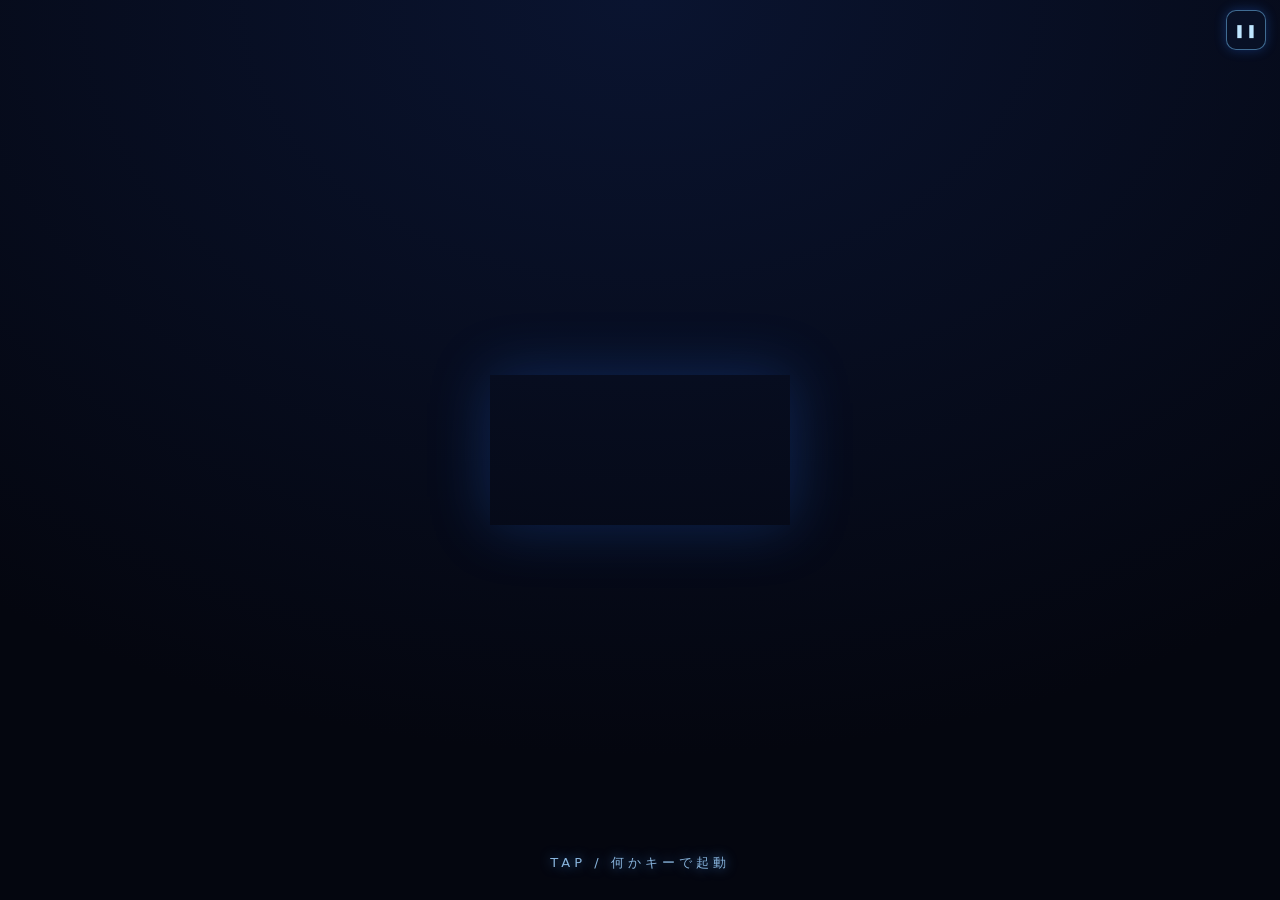
==== index.html @ 50a26ecd "Import PANEL ASSAULT game source as synchroma base Bring in the existing puzzle engine and app shell" ====
<!DOCTYPE html>
<html lang="ja">
  <head>
    <title>PANEL ASSAULT // パネルでポン proto</title>
    <meta charset="UTF-8" />
    <meta
      name="viewport"
      content="width=device-width, initial-scale=1.0, maximum-scale=1.0, user-scalable=no"
    />
    <link rel="stylesheet" href="src/styles.css" />
  </head>

  <body>
    <div id="app">
      <canvas id="game"></canvas>
      <button id="pause-btn" aria-label="pause">❚❚</button>
      <div id="touch-controls" aria-hidden="true">
        <div class="dpad">
          <button data-act="up">▲</button>
          <div class="dpad-mid">
            <button data-act="left">◀</button>
            <button data-act="right">▶</button>
          </div>
          <button data-act="down">▼</button>
        </div>
        <div class="actions">
          <button data-act="swap" class="primary">SWAP</button>
          <button data-act="raise">RAISE</button>
        </div>
      </div>
      <div id="boot-hint">TAP / 何かキーで起動</div>
    </div>
    <script src="src/index.js"></script>
  </body>
</html>
---- src/styles.css ----
:root {
  --bg0: #04060f;
  --bg1: #0a1224;
  --hud: #8fd9ff;
  --accent: #ff3b6b;
}

* {
  box-sizing: border-box;
  -webkit-tap-highlight-color: transparent;
  user-select: none;
}

html,
body {
  margin: 0;
  padding: 0;
  height: 100%;
  background: radial-gradient(120% 120% at 50% 0%, #0a1430 0%, var(--bg0) 70%);
  font-family: "Eurostile", "Bank Gothic", "Arial Narrow", system-ui, sans-serif;
  color: var(--hud);
  overflow: hidden;
  touch-action: none;
}

#app {
  position: fixed;
  inset: 0;
  display: flex;
  flex-direction: column;
  align-items: center;
  justify-content: center;
}

#game {
  display: block;
  image-rendering: optimizeQuality;
  box-shadow: 0 0 60px rgba(40, 120, 255, 0.25);
}

/* Pause button (top-right, over the canvas) */
#pause-btn {
  position: fixed;
  top: calc(10px + env(safe-area-inset-top));
  right: 14px;
  width: 40px;
  height: 40px;
  border-radius: 10px;
  border: 1px solid rgba(120, 200, 255, 0.5);
  background: rgba(10, 20, 44, 0.6);
  color: #bfe6ff;
  font-size: 13px;
  letter-spacing: 1px;
  z-index: 5;
  box-shadow: 0 0 12px rgba(40, 120, 255, 0.3);
}
#pause-btn:active {
  filter: brightness(1.6);
}

/* On-screen controls (mobile / preview) */
#touch-controls {
  position: fixed;
  bottom: 0;
  left: 0;
  right: 0;
  display: none;
  align-items: flex-end;
  justify-content: space-between;
  padding: 10px 18px calc(10px + env(safe-area-inset-bottom));
  pointer-events: none;
}

#touch-controls button {
  pointer-events: auto;
  width: 54px;
  height: 54px;
  margin: 3px;
  border-radius: 12px;
  border: 1px solid rgba(120, 200, 255, 0.45);
  background: linear-gradient(180deg, rgba(20, 40, 80, 0.55), rgba(8, 16, 40, 0.55));
  backdrop-filter: blur(2px);
  -webkit-backdrop-filter: blur(2px);
  color: #cfeaff;
  font-size: 18px;
  font-weight: 700;
  letter-spacing: 1px;
  box-shadow: 0 0 14px rgba(40, 120, 255, 0.3), inset 0 0 8px rgba(80, 160, 255, 0.18);
  transition: transform 0.05s ease, filter 0.05s ease;
}
#touch-controls button:active {
  transform: scale(0.92);
  filter: brightness(1.6);
}
#touch-controls .dpad {
  display: flex;
  flex-direction: column;
  align-items: center;
}
#touch-controls .dpad-mid {
  display: flex;
}
#touch-controls .actions {
  display: flex;
  flex-direction: column-reverse;
  justify-content: flex-end;
}
/* Action buttons size to their label so "RAISE" always fits cleanly. */
#touch-controls .actions button {
  width: auto;
  min-width: 100px;
  padding: 0 16px;
  font-size: 16px;
  letter-spacing: 2px;
  white-space: nowrap;
  text-align: center;
}
#touch-controls .actions .primary {
  border-color: var(--accent);
  color: #ffd2dd;
  box-shadow: 0 0 16px rgba(255, 59, 107, 0.5), inset 0 0 8px rgba(255, 80, 120, 0.25);
}

#boot-hint {
  position: fixed;
  bottom: 28px;
  left: 0;
  right: 0;
  text-align: center;
  font-size: 13px;
  letter-spacing: 4px;
  color: rgba(160, 210, 255, 0.85);
  text-shadow: 0 0 12px rgba(80, 160, 255, 0.7);
  animation: blink 1.3s steps(2, start) infinite;
}
@keyframes blink {
  50% {
    opacity: 0.25;
  }
}

/* Touch UI only on coarse pointers */
@media (pointer: coarse) {
  #touch-controls {
    display: flex;
  }
}
/* Force the on-screen pad visible while configuring it (any device). */
body.show-touch #touch-controls {
  display: flex;
}

/* ---- settings button (top-left, mirrors the pause button) ---- */
#settings-btn {
  position: fixed;
  top: calc(10px + env(safe-area-inset-top));
  left: 14px;
  width: 40px;
  height: 40px;
  border-radius: 10px;
  border: 1px solid rgba(120, 200, 255, 0.5);
  background: rgba(10, 20, 44, 0.6);
  color: #bfe6ff;
  font-size: 18px;
  line-height: 1;
  z-index: 5;
  box-shadow: 0 0 12px rgba(40, 120, 255, 0.3);
}
#settings-btn:active {
  filter: brightness(1.6);
}

/* ---- settings overlay ---- */
#settings-overlay {
  position: fixed;
  inset: 0;
  z-index: 30;
  display: flex;
  align-items: center;
  justify-content: center;
  padding: 16px;
  background: rgba(2, 6, 16, 0.82);
  backdrop-filter: blur(3px);
  -webkit-backdrop-filter: blur(3px);
}
#settings-overlay.hidden {
  display: none;
}
.settings-panel {
  width: 100%;
  max-width: 380px;
  max-height: 90vh;
  overflow-y: auto;
  padding: 18px 18px 16px;
  border-radius: 16px;
  border: 1px solid rgba(120, 200, 255, 0.4);
  background: linear-gradient(180deg, rgba(14, 28, 58, 0.96), rgba(6, 12, 30, 0.96));
  box-shadow: 0 0 40px rgba(40, 120, 255, 0.35), inset 0 0 18px rgba(60, 140, 255, 0.12);
  color: #cfeaff;
}
.settings-panel h2 {
  margin: 0 0 12px;
  font-size: 20px;
  text-align: center;
  letter-spacing: 2px;
  text-shadow: 0 0 12px rgba(80, 160, 255, 0.7);
}
.settings-panel h3 {
  margin: 16px 0 8px;
  font-size: 13px;
  letter-spacing: 2px;
  color: #8fd9ff;
  border-bottom: 1px solid rgba(120, 200, 255, 0.2);
  padding-bottom: 4px;
}

.key-row,
.opt-row {
  display: flex;
  align-items: center;
  gap: 8px;
  padding: 6px 0;
}
.key-name {
  flex: 1;
  font-size: 13px;
}
.key-codes {
  font-size: 12px;
  color: #9fd9ff;
  min-width: 86px;
  text-align: right;
  opacity: 0.9;
}
.opt-row > span {
  flex: 1;
  font-size: 13px;
}

.settings-panel button {
  font-family: inherit;
  color: #cfeaff;
  background: linear-gradient(180deg, rgba(20, 40, 80, 0.7), rgba(8, 16, 40, 0.7));
  border: 1px solid rgba(120, 200, 255, 0.45);
  border-radius: 8px;
  padding: 7px 12px;
  font-size: 12px;
  letter-spacing: 1px;
  cursor: pointer;
}
.settings-panel button:active {
  filter: brightness(1.5);
}
.key-set.listening {
  border-color: var(--accent);
  color: #ffd2dd;
  animation: blink 0.7s steps(2, start) infinite;
}
.seg {
  display: flex;
  gap: 6px;
}
.seg button.on {
  border-color: #5ea0ff;
  background: linear-gradient(180deg, rgba(60, 130, 240, 0.9), rgba(20, 60, 140, 0.9));
  color: #fff;
  box-shadow: 0 0 12px rgba(80, 160, 255, 0.5);
}
.settings-footer {
  display: flex;
  gap: 8px;
  margin-top: 18px;
}
.settings-footer button {
  flex: 1;
  padding: 11px;
  font-size: 13px;
}
.settings-footer .primary {
  border-color: var(--accent);
  color: #ffd2dd;
  background: linear-gradient(180deg, rgba(120, 30, 60, 0.8), rgba(60, 12, 30, 0.8));
}
.settings-footer .ghost {
  opacity: 0.85;
}

/* ---- layout edit mode ---- */
#layout-edit-bar {
  position: fixed;
  top: calc(14px + env(safe-area-inset-top));
  left: 50%;
  transform: translateX(-50%);
  z-index: 40;
  display: flex;
  align-items: center;
  gap: 12px;
  padding: 8px 10px 8px 16px;
  border-radius: 12px;
  border: 1px solid rgba(120, 200, 255, 0.5);
  background: rgba(8, 18, 40, 0.92);
  box-shadow: 0 0 20px rgba(40, 120, 255, 0.4);
  font-size: 13px;
  letter-spacing: 1px;
  color: #cfeaff;
}
#layout-edit-bar.hidden {
  display: none;
}
#layout-edit-bar button {
  font-family: inherit;
  color: #06121f;
  background: var(--accent2, #5ea0ff);
  background: #5ea0ff;
  border: none;
  border-radius: 8px;
  padding: 8px 16px;
  font-weight: 700;
  letter-spacing: 1px;
  cursor: pointer;
}
/* While editing, the clusters become draggable surfaces with a dashed hint. */
body.layout-edit #touch-controls {
  z-index: 25; /* lift above the menu/title overlay so it stays draggable */
}
/* in edit mode each individual button (incl. each D-pad arrow) is draggable */
body.layout-edit #touch-controls [data-act] {
  pointer-events: auto;
  touch-action: none;
  outline: 2px dashed rgba(120, 200, 255, 0.85);
  outline-offset: 3px;
  cursor: move;
}

/* hide the pause button while a menu is up */
body.in-menu #pause-btn {
  display: none;
}

/* ===== scenes: title / mode select / result ===== */
.menu-screen {
  position: fixed;
  inset: 0;
  z-index: 20;
  display: flex;
  flex-direction: column;
  align-items: center;
  justify-content: center;
  gap: 18px;
  padding: 24px;
  text-align: center;
  background: radial-gradient(120% 120% at 50% 0%, rgba(12, 26, 60, 0.82), rgba(3, 5, 12, 0.92));
  backdrop-filter: blur(2px);
  -webkit-backdrop-filter: blur(2px);
}
.menu-screen.hidden {
  display: none;
}

.title-logo {
  font-weight: 900;
  font-size: clamp(34px, 11vw, 64px);
  letter-spacing: 4px;
  line-height: 0.95;
  color: #eaf4ff;
  text-shadow: 0 0 18px rgba(80, 170, 255, 0.8), 0 0 4px #fff;
}
.title-logo span {
  display: block;
  color: var(--accent);
  text-shadow: 0 0 18px rgba(255, 60, 110, 0.85);
}
.title-sub {
  font-size: 13px;
  letter-spacing: 3px;
  color: #9fd9ff;
  opacity: 0.9;
}
.title-hint {
  position: absolute;
  bottom: 26px;
  font-size: 11px;
  letter-spacing: 2px;
  color: rgba(160, 210, 255, 0.6);
}

.big-btn {
  font-family: inherit;
  font-weight: 800;
  font-size: 20px;
  letter-spacing: 3px;
  color: #06121f;
  background: linear-gradient(180deg, #7cc0ff, #2f86e6);
  border: none;
  border-radius: 14px;
  padding: 16px 46px;
  cursor: pointer;
  box-shadow: 0 0 26px rgba(60, 150, 255, 0.6), inset 0 2px 0 rgba(255, 255, 255, 0.5);
  animation: pulseGlow 1.6s ease-in-out infinite;
}
@keyframes pulseGlow {
  50% { box-shadow: 0 0 40px rgba(90, 180, 255, 0.95), inset 0 2px 0 rgba(255, 255, 255, 0.5); }
}
.big-btn:active {
  transform: translateY(2px);
  filter: brightness(1.1);
}

.menu-title {
  font-size: 22px;
  letter-spacing: 4px;
  color: #eaf4ff;
  text-shadow: 0 0 14px rgba(80, 170, 255, 0.7);
  margin: 0;
}
.mode-grid {
  display: flex;
  flex-direction: column;
  gap: 12px;
  width: 100%;
  max-width: 360px;
}
.mode-card {
  font-family: inherit;
  display: flex;
  flex-direction: column;
  align-items: flex-start;
  gap: 4px;
  padding: 16px 20px;
  border-radius: 14px;
  border: 1px solid rgba(120, 200, 255, 0.45);
  background: linear-gradient(160deg, rgba(24, 48, 96, 0.75), rgba(8, 16, 40, 0.75));
  color: #dcebff;
  cursor: pointer;
  text-align: left;
  transition: transform 0.06s, border-color 0.1s, box-shadow 0.1s;
}
.mode-card b {
  font-size: 20px;
  letter-spacing: 2px;
  color: #fff;
}
.mode-card span {
  font-size: 12px;
  color: #9fd9ff;
}
.mode-card:hover {
  border-color: var(--accent);
  box-shadow: 0 0 22px rgba(80, 160, 255, 0.45);
}
.mode-card:active {
  transform: scale(0.98);
}

.menu-btn-sm {
  font-family: inherit;
  font-size: 13px;
  letter-spacing: 1px;
  color: #bfe0ff;
  background: rgba(10, 20, 44, 0.7);
  border: 1px solid rgba(120, 200, 255, 0.4);
  border-radius: 10px;
  padding: 10px 18px;
  cursor: pointer;
}
.menu-btn-sm:active {
  filter: brightness(1.4);
}

.result-headline {
  font-weight: 900;
  font-size: clamp(34px, 10vw, 56px);
  letter-spacing: 3px;
}
.result-headline.win {
  color: #7dffb0;
  text-shadow: 0 0 22px rgba(60, 255, 150, 0.8);
}
.result-headline.lose {
  color: #ff6b8a;
  text-shadow: 0 0 22px rgba(255, 60, 110, 0.8);
}
.result-headline.neutral {
  color: #eaf4ff;
  text-shadow: 0 0 18px rgba(80, 170, 255, 0.7);
}
.result-stats {
  display: flex;
  gap: 26px;
}
.result-stats .stat {
  display: flex;
  flex-direction: column;
  align-items: center;
}
.result-stats .stat label {
  font-size: 11px;
  letter-spacing: 2px;
  color: #8aa0c0;
}
.result-stats .stat span {
  font-size: 26px;
  font-weight: 800;
  color: #eaf4ff;
}
.result-actions {
  display: flex;
  flex-direction: column;
  gap: 14px;
  align-items: center;
}
.result-sub-actions {
  display: flex;
  gap: 10px;
}

/* in-play mode HUD (target / time / vs) */
#mode-hud {
  position: fixed;
  top: calc(8px + env(safe-area-inset-top));
  left: 50%;
  transform: translateX(-50%);
  z-index: 6;
  display: flex;
  gap: 16px;
  padding: 6px 16px;
  border-radius: 999px;
  background: rgba(8, 18, 40, 0.7);
  border: 1px solid rgba(120, 200, 255, 0.35);
  font-size: 13px;
  letter-spacing: 1px;
  color: #cfeaff;
  white-space: nowrap;
}
#mode-hud.hidden {
  display: none;
}
#mode-hud b {
  color: #fff;
}

/* match-start countdown (3 / 2 / 1 / START!) */
#countdown {
  position: fixed;
  inset: 0;
  z-index: 22;
  display: flex;
  align-items: center;
  justify-content: center;
  pointer-events: none;
  font-weight: 900;
  font-size: clamp(80px, 26vw, 200px);
  color: #eaf4ff;
  text-shadow: 0 0 30px rgba(80, 170, 255, 0.9), 0 0 8px #fff;
  animation: cdpop 0.5s ease-out;
}
#countdown.hidden {
  display: none;
}
#countdown.go {
  color: var(--accent);
  font-size: clamp(54px, 16vw, 130px);
  text-shadow: 0 0 30px rgba(255, 60, 110, 0.9), 0 0 8px #fff;
}
@keyframes cdpop {
  from { transform: scale(1.8); opacity: 0; }
  30% { opacity: 1; }
  to { transform: scale(1); opacity: 1; }
}
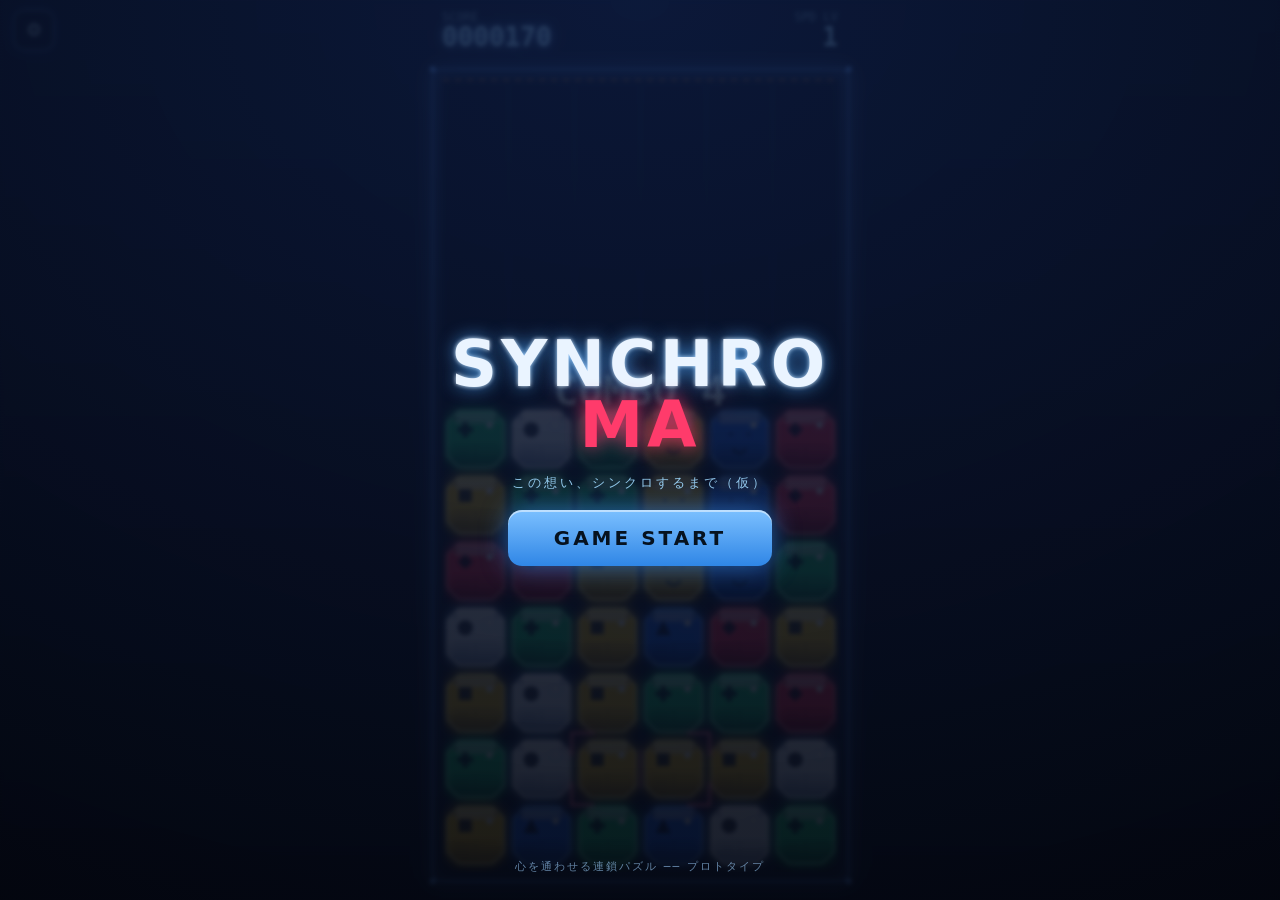
==== commit 082b6e54: "deploy: 591100f" ====
--- a/index.html
+++ b/index.html
@@ -1,35 +1 @@
-<!DOCTYPE html>
-<html lang="ja">
-  <head>
-    <title>PANEL ASSAULT // パネルでポン proto</title>
-    <meta charset="UTF-8" />
-    <meta
-      name="viewport"
-      content="width=device-width, initial-scale=1.0, maximum-scale=1.0, user-scalable=no"
-    />
-    <link rel="stylesheet" href="src/styles.css" />
-  </head>
-
-  <body>
-    <div id="app">
-      <canvas id="game"></canvas>
-      <button id="pause-btn" aria-label="pause">❚❚</button>
-      <div id="touch-controls" aria-hidden="true">
-        <div class="dpad">
-          <button data-act="up">▲</button>
-          <div class="dpad-mid">
-            <button data-act="left">◀</button>
-            <button data-act="right">▶</button>
-          </div>
-          <button data-act="down">▼</button>
-        </div>
-        <div class="actions">
-          <button data-act="swap" class="primary">SWAP</button>
-          <button data-act="raise">RAISE</button>
-        </div>
-      </div>
-      <div id="boot-hint">TAP / 何かキーで起動</div>
-    </div>
-    <script src="src/index.js"></script>
-  </body>
-</html>
+<!DOCTYPE html><html lang="ja"><head><title>シンクローマ / SYNCHROMA</title><meta charset="UTF-8"><meta name="viewport" content="width=device-width, initial-scale=1.0, maximum-scale=1.0, user-scalable=no"><link rel="stylesheet" href="styles.df63fd7b.css"><link rel="stylesheet" href="src.df63fd7b.css"></head><body> <div id="app"> <canvas id="game"></canvas> <button id="pause-btn" aria-label="pause">❚❚</button> <div id="touch-controls" aria-hidden="true"> <div class="dpad"> <button data-act="up">▲</button> <div class="dpad-mid"> <button data-act="left">◀</button> <button data-act="right">▶</button> </div> <button data-act="down">▼</button> </div> <div class="actions"> <button data-act="swap" class="primary">SWAP</button> <button data-act="raise">RAISE</button> <button data-act="skill">SKILL</button> </div> </div> <div id="boot-hint">TAP / 何かキーで起動</div> </div> <script src="src.a499a276.js"></script> </body></html>
--- a/styles.df63fd7b.css
+++ b/styles.df63fd7b.css
@@ -0,0 +1 @@
+:root{--bg0:#04060f;--bg1:#0a1224;--hud:#8fd9ff;--accent:#ff3b6b}*{box-sizing:border-box;-webkit-tap-highlight-color:transparent;user-select:none}body,html{margin:0;padding:0;height:100%;background:radial-gradient(120% 120% at 50% 0,#0a1430 0,var(--bg0) 70%);font-family:Eurostile,Bank Gothic,Arial Narrow,system-ui,sans-serif;color:var(--hud);overflow:hidden;touch-action:none}#app{position:fixed;inset:0;display:flex;flex-direction:column;align-items:center;justify-content:center}#game{display:block;image-rendering:optimizeQuality;box-shadow:0 0 60px rgba(40,120,255,.25)}#pause-btn{position:fixed;top:calc(10px + env(safe-area-inset-top));right:14px;width:40px;height:40px;border-radius:10px;border:1px solid rgba(120,200,255,.5);background:rgba(10,20,44,.6);color:#bfe6ff;font-size:13px;letter-spacing:1px;z-index:5;box-shadow:0 0 12px rgba(40,120,255,.3)}#pause-btn:active{filter:brightness(1.6)}#touch-controls{position:fixed;bottom:0;left:0;right:0;display:none;align-items:flex-end;justify-content:space-between;padding:10px 18px calc(10px + env(safe-area-inset-bottom));pointer-events:none}#touch-controls button{pointer-events:auto;width:54px;height:54px;margin:3px;border-radius:12px;border:1px solid rgba(120,200,255,.45);background:linear-gradient(180deg,rgba(20,40,80,.55),rgba(8,16,40,.55));backdrop-filter:blur(2px);-webkit-backdrop-filter:blur(2px);color:#cfeaff;font-size:18px;font-weight:700;letter-spacing:1px;box-shadow:0 0 14px rgba(40,120,255,.3),inset 0 0 8px rgba(80,160,255,.18);transition:transform .05s ease,filter .05s ease}#touch-controls button:active{transform:scale(.92);filter:brightness(1.6)}#touch-controls .dpad{display:flex;flex-direction:column;align-items:center}#touch-controls .dpad-mid{display:flex}#touch-controls .actions{display:flex;flex-direction:column-reverse;justify-content:flex-end}#touch-controls .actions button{width:auto;min-width:100px;padding:0 16px;font-size:16px;letter-spacing:2px;white-space:nowrap;text-align:center}#touch-controls .actions .primary{border-color:var(--accent);color:#ffd2dd;box-shadow:0 0 16px rgba(255,59,107,.5),inset 0 0 8px rgba(255,80,120,.25)}#boot-hint{position:fixed;bottom:28px;left:0;right:0;text-align:center;font-size:13px;letter-spacing:4px;color:rgba(160,210,255,.85);text-shadow:0 0 12px rgba(80,160,255,.7);animation:blink 1.3s steps(2,start) infinite}@keyframes blink{50%{opacity:.25}}@media (pointer:coarse){#touch-controls{display:flex}}body.show-touch #touch-controls{display:flex}#settings-btn{position:fixed;top:calc(10px + env(safe-area-inset-top));left:14px;width:40px;height:40px;border-radius:10px;border:1px solid rgba(120,200,255,.5);background:rgba(10,20,44,.6);color:#bfe6ff;font-size:18px;line-height:1;z-index:5;box-shadow:0 0 12px rgba(40,120,255,.3)}#settings-btn:active{filter:brightness(1.6)}#settings-overlay{position:fixed;inset:0;z-index:30;display:flex;align-items:center;justify-content:center;padding:16px;background:rgba(2,6,16,.82);backdrop-filter:blur(3px);-webkit-backdrop-filter:blur(3px)}#settings-overlay.hidden{display:none}.settings-panel{width:100%;max-width:380px;max-height:90vh;overflow-y:auto;padding:18px 18px 16px;border-radius:16px;border:1px solid rgba(120,200,255,.4);background:linear-gradient(180deg,rgba(14,28,58,.96),rgba(6,12,30,.96));box-shadow:0 0 40px rgba(40,120,255,.35),inset 0 0 18px rgba(60,140,255,.12);color:#cfeaff}.settings-panel h2{margin:0 0 12px;font-size:20px;text-align:center;letter-spacing:2px;text-shadow:0 0 12px rgba(80,160,255,.7)}.settings-panel h3{margin:16px 0 8px;font-size:13px;letter-spacing:2px;color:#8fd9ff;border-bottom:1px solid rgba(120,200,255,.2);padding-bottom:4px}.key-row,.opt-row{display:flex;align-items:center;gap:8px;padding:6px 0}.key-name{flex:1;font-size:13px}.key-codes{font-size:12px;color:#9fd9ff;min-width:86px;text-align:right;opacity:.9}.opt-row>span{flex:1;font-size:13px}.settings-panel button{font-family:inherit;color:#cfeaff;background:linear-gradient(180deg,rgba(20,40,80,.7),rgba(8,16,40,.7));border:1px solid rgba(120,200,255,.45);border-radius:8px;padding:7px 12px;font-size:12px;letter-spacing:1px;cursor:pointer}.settings-panel button:active{filter:brightness(1.5)}.key-set.listening{border-color:var(--accent);color:#ffd2dd;animation:blink .7s steps(2,start) infinite}.seg{display:flex;gap:6px}.seg button.on{border-color:#5ea0ff;background:linear-gradient(180deg,rgba(60,130,240,.9),rgba(20,60,140,.9));color:#fff;box-shadow:0 0 12px rgba(80,160,255,.5)}.settings-footer{display:flex;gap:8px;margin-top:18px}.settings-footer button{flex:1;padding:11px;font-size:13px}.settings-footer .primary{border-color:var(--accent);color:#ffd2dd;background:linear-gradient(180deg,rgba(120,30,60,.8),rgba(60,12,30,.8))}.settings-footer .ghost{opacity:.85}#layout-edit-bar{position:fixed;top:calc(14px + env(safe-area-inset-top));left:50%;transform:translateX(-50%);z-index:40;display:flex;align-items:center;gap:12px;padding:8px 10px 8px 16px;border-radius:12px;border:1px solid rgba(120,200,255,.5);background:rgba(8,18,40,.92);box-shadow:0 0 20px rgba(40,120,255,.4);font-size:13px;letter-spacing:1px;color:#cfeaff}#layout-edit-bar.hidden{display:none}#layout-edit-bar button{font-family:inherit;color:#06121f;background:var(--accent2,#5ea0ff);background:#5ea0ff;border:none;border-radius:8px;padding:8px 16px;font-weight:700;letter-spacing:1px;cursor:pointer}body.layout-edit #touch-controls{z-index:25}body.layout-edit #touch-controls [data-act]{pointer-events:auto;touch-action:none;outline:2px dashed rgba(120,200,255,.85);outline-offset:3px;cursor:move}body.in-menu #pause-btn{display:none}.menu-screen{position:fixed;inset:0;z-index:20;display:flex;flex-direction:column;align-items:center;justify-content:center;gap:18px;padding:24px;text-align:center;background:radial-gradient(120% 120% at 50% 0,rgba(12,26,60,.82),rgba(3,5,12,.92));backdrop-filter:blur(2px);-webkit-backdrop-filter:blur(2px)}.menu-screen.hidden{display:none}.title-logo{font-weight:900;font-size:clamp(34px,11vw,64px);letter-spacing:4px;line-height:.95;color:#eaf4ff;text-shadow:0 0 18px rgba(80,170,255,.8),0 0 4px #fff}.title-logo span{display:block;color:var(--accent);text-shadow:0 0 18px rgba(255,60,110,.85)}.title-sub{font-size:13px;letter-spacing:3px;color:#9fd9ff;opacity:.9}.title-hint{position:absolute;bottom:26px;font-size:11px;letter-spacing:2px;color:rgba(160,210,255,.6)}.big-btn{font-family:inherit;font-weight:800;font-size:20px;letter-spacing:3px;color:#06121f;background:linear-gradient(180deg,#7cc0ff,#2f86e6);border:none;border-radius:14px;padding:16px 46px;cursor:pointer;box-shadow:0 0 26px rgba(60,150,255,.6),inset 0 2px 0 hsla(0,0%,100%,.5);animation:pulseGlow 1.6s ease-in-out infinite}@keyframes pulseGlow{50%{box-shadow:0 0 40px rgba(90,180,255,.95),inset 0 2px 0 hsla(0,0%,100%,.5)}}.big-btn:active{transform:translateY(2px);filter:brightness(1.1)}.menu-title{font-size:22px;letter-spacing:4px;color:#eaf4ff;text-shadow:0 0 14px rgba(80,170,255,.7);margin:0}.mode-grid{gap:12px;width:100%;max-width:360px}.mode-card,.mode-grid{display:flex;flex-direction:column}.mode-card{font-family:inherit;align-items:flex-start;gap:4px;padding:16px 20px;border-radius:14px;border:1px solid rgba(120,200,255,.45);background:linear-gradient(160deg,rgba(24,48,96,.75),rgba(8,16,40,.75));color:#dcebff;cursor:pointer;text-align:left;transition:transform .06s,border-color .1s,box-shadow .1s}.mode-card b{font-size:20px;letter-spacing:2px;color:#fff}.mode-card span{font-size:12px;color:#9fd9ff}.mode-card:hover{border-color:var(--accent);box-shadow:0 0 22px rgba(80,160,255,.45)}.mode-card:active{transform:scale(.98)}.menu-btn-sm{font-family:inherit;font-size:13px;letter-spacing:1px;color:#bfe0ff;background:rgba(10,20,44,.7);border:1px solid rgba(120,200,255,.4);border-radius:10px;padding:10px 18px;cursor:pointer}.menu-btn-sm:active{filter:brightness(1.4)}.result-headline{font-weight:900;font-size:clamp(34px,10vw,56px);letter-spacing:3px}.result-headline.win{color:#7dffb0;text-shadow:0 0 22px rgba(60,255,150,.8)}.result-headline.lose{color:#ff6b8a;text-shadow:0 0 22px rgba(255,60,110,.8)}.result-headline.neutral{color:#eaf4ff;text-shadow:0 0 18px rgba(80,170,255,.7)}.result-stats{display:flex;gap:26px}.result-stats .stat{display:flex;flex-direction:column;align-items:center}.result-stats .stat label{font-size:11px;letter-spacing:2px;color:#8aa0c0}.result-stats .stat span{font-size:26px;font-weight:800;color:#eaf4ff}.result-actions{display:flex;flex-direction:column;gap:14px;align-items:center}.result-sub-actions{display:flex;gap:10px}#mode-hud{position:fixed;top:calc(8px + env(safe-area-inset-top));left:50%;transform:translateX(-50%);z-index:6;display:flex;gap:16px;padding:6px 16px;border-radius:999px;background:rgba(8,18,40,.7);border:1px solid rgba(120,200,255,.35);font-size:13px;letter-spacing:1px;color:#cfeaff;white-space:nowrap}#mode-hud.hidden{display:none}#mode-hud b{color:#fff}#countdown{position:fixed;inset:0;z-index:22;display:flex;align-items:center;justify-content:center;pointer-events:none;font-weight:900;font-size:clamp(80px,26vw,200px);color:#eaf4ff;text-shadow:0 0 30px rgba(80,170,255,.9),0 0 8px #fff;animation:cdpop .5s ease-out}#countdown.hidden{display:none}#countdown.go{color:var(--accent);font-size:clamp(54px,16vw,130px);text-shadow:0 0 30px rgba(255,60,110,.9),0 0 8px #fff}@keyframes cdpop{0%{transform:scale(1.8);opacity:0}30%{opacity:1}to{transform:scale(1);opacity:1}}
--- a/src.df63fd7b.css
+++ b/src.df63fd7b.css
@@ -0,0 +1 @@
+:root{--bg0:#04060f;--bg1:#0a1224;--hud:#8fd9ff;--accent:#ff3b6b}*{box-sizing:border-box;-webkit-tap-highlight-color:transparent;user-select:none}body,html{margin:0;padding:0;height:100%;background:radial-gradient(120% 120% at 50% 0,#0a1430 0,var(--bg0) 70%);font-family:Eurostile,Bank Gothic,Arial Narrow,system-ui,sans-serif;color:var(--hud);overflow:hidden;touch-action:none}#app{position:fixed;inset:0;display:flex;flex-direction:column;align-items:center;justify-content:center}#game{display:block;image-rendering:optimizeQuality;box-shadow:0 0 60px rgba(40,120,255,.25)}#pause-btn{position:fixed;top:calc(10px + env(safe-area-inset-top));right:14px;width:40px;height:40px;border-radius:10px;border:1px solid rgba(120,200,255,.5);background:rgba(10,20,44,.6);color:#bfe6ff;font-size:13px;letter-spacing:1px;z-index:5;box-shadow:0 0 12px rgba(40,120,255,.3)}#pause-btn:active{filter:brightness(1.6)}#touch-controls{position:fixed;bottom:0;left:0;right:0;display:none;align-items:flex-end;justify-content:space-between;padding:10px 18px calc(10px + env(safe-area-inset-bottom));pointer-events:none}#touch-controls button{pointer-events:auto;width:54px;height:54px;margin:3px;border-radius:12px;border:1px solid rgba(120,200,255,.45);background:linear-gradient(180deg,rgba(20,40,80,.55),rgba(8,16,40,.55));backdrop-filter:blur(2px);-webkit-backdrop-filter:blur(2px);color:#cfeaff;font-size:18px;font-weight:700;letter-spacing:1px;box-shadow:0 0 14px rgba(40,120,255,.3),inset 0 0 8px rgba(80,160,255,.18);transition:transform .05s ease,filter .05s ease}#touch-controls button:active{transform:scale(.92);filter:brightness(1.6)}#touch-controls .dpad{display:flex;flex-direction:column;align-items:center}#touch-controls .dpad-mid{display:flex}#touch-controls .actions{display:flex;flex-direction:column-reverse;justify-content:flex-end}#touch-controls .actions button{width:auto;min-width:100px;padding:0 16px;font-size:16px;letter-spacing:2px;white-space:nowrap;text-align:center}#touch-controls .actions .primary{border-color:var(--accent);color:#ffd2dd;box-shadow:0 0 16px rgba(255,59,107,.5),inset 0 0 8px rgba(255,80,120,.25)}#boot-hint{position:fixed;bottom:28px;left:0;right:0;text-align:center;font-size:13px;letter-spacing:4px;color:rgba(160,210,255,.85);text-shadow:0 0 12px rgba(80,160,255,.7);animation:blink 1.3s steps(2,start) infinite}@keyframes blink{50%{opacity:.25}}@media (pointer:coarse){#touch-controls{display:flex}}body.show-touch #touch-controls{display:flex}#settings-btn{position:fixed;top:calc(10px + env(safe-area-inset-top));left:14px;width:40px;height:40px;border-radius:10px;border:1px solid rgba(120,200,255,.5);background:rgba(10,20,44,.6);color:#bfe6ff;font-size:18px;line-height:1;z-index:5;box-shadow:0 0 12px rgba(40,120,255,.3)}#settings-btn:active{filter:brightness(1.6)}#settings-overlay{position:fixed;inset:0;z-index:30;display:flex;align-items:center;justify-content:center;padding:16px;background:rgba(2,6,16,.82);backdrop-filter:blur(3px);-webkit-backdrop-filter:blur(3px)}#settings-overlay.hidden{display:none}.settings-panel{width:100%;max-width:380px;max-height:90vh;overflow-y:auto;padding:18px 18px 16px;border-radius:16px;border:1px solid rgba(120,200,255,.4);background:linear-gradient(180deg,rgba(14,28,58,.96),rgba(6,12,30,.96));box-shadow:0 0 40px rgba(40,120,255,.35),inset 0 0 18px rgba(60,140,255,.12);color:#cfeaff}.settings-panel h2{margin:0 0 12px;font-size:20px;text-align:center;letter-spacing:2px;text-shadow:0 0 12px rgba(80,160,255,.7)}.settings-panel h3{margin:16px 0 8px;font-size:13px;letter-spacing:2px;color:#8fd9ff;border-bottom:1px solid rgba(120,200,255,.2);padding-bottom:4px}.key-row,.opt-row{display:flex;align-items:center;gap:8px;padding:6px 0}.key-name{flex:1;font-size:13px}.key-codes{font-size:12px;color:#9fd9ff;min-width:86px;text-align:right;opacity:.9}.opt-row>span{flex:1;font-size:13px}.settings-panel button{font-family:inherit;color:#cfeaff;background:linear-gradient(180deg,rgba(20,40,80,.7),rgba(8,16,40,.7));border:1px solid rgba(120,200,255,.45);border-radius:8px;padding:7px 12px;font-size:12px;letter-spacing:1px;cursor:pointer}.settings-panel button:active{filter:brightness(1.5)}.key-set.listening{border-color:var(--accent);color:#ffd2dd;animation:blink .7s steps(2,start) infinite}.seg{display:flex;gap:6px}.seg button.on{border-color:#5ea0ff;background:linear-gradient(180deg,rgba(60,130,240,.9),rgba(20,60,140,.9));color:#fff;box-shadow:0 0 12px rgba(80,160,255,.5)}.settings-footer{display:flex;gap:8px;margin-top:18px}.settings-footer button{flex:1;padding:11px;font-size:13px}.settings-footer .primary{border-color:var(--accent);color:#ffd2dd;background:linear-gradient(180deg,rgba(120,30,60,.8),rgba(60,12,30,.8))}.settings-footer .ghost{opacity:.85}#layout-edit-bar{position:fixed;top:calc(14px + env(safe-area-inset-top));left:50%;transform:translateX(-50%);z-index:40;display:flex;align-items:center;gap:12px;padding:8px 10px 8px 16px;border-radius:12px;border:1px solid rgba(120,200,255,.5);background:rgba(8,18,40,.92);box-shadow:0 0 20px rgba(40,120,255,.4);font-size:13px;letter-spacing:1px;color:#cfeaff}#layout-edit-bar.hidden{display:none}#layout-edit-bar button{font-family:inherit;color:#06121f;background:var(--accent2,#5ea0ff);background:#5ea0ff;border:none;border-radius:8px;padding:8px 16px;font-weight:700;letter-spacing:1px;cursor:pointer}body.layout-edit #touch-controls{z-index:25}body.layout-edit #touch-controls [data-act]{pointer-events:auto;touch-action:none;outline:2px dashed rgba(120,200,255,.85);outline-offset:3px;cursor:move}body.in-menu #pause-btn{display:none}.menu-screen{position:fixed;inset:0;z-index:20;display:flex;flex-direction:column;align-items:center;justify-content:center;gap:18px;padding:24px;text-align:center;background:radial-gradient(120% 120% at 50% 0,rgba(12,26,60,.82),rgba(3,5,12,.92));backdrop-filter:blur(2px);-webkit-backdrop-filter:blur(2px)}.menu-screen.hidden{display:none}.title-logo{font-weight:900;font-size:clamp(34px,11vw,64px);letter-spacing:4px;line-height:.95;color:#eaf4ff;text-shadow:0 0 18px rgba(80,170,255,.8),0 0 4px #fff}.title-logo span{display:block;color:var(--accent);text-shadow:0 0 18px rgba(255,60,110,.85)}.title-sub{font-size:13px;letter-spacing:3px;color:#9fd9ff;opacity:.9}.title-hint{position:absolute;bottom:26px;font-size:11px;letter-spacing:2px;color:rgba(160,210,255,.6)}.big-btn{font-family:inherit;font-weight:800;font-size:20px;letter-spacing:3px;color:#06121f;background:linear-gradient(180deg,#7cc0ff,#2f86e6);border:none;border-radius:14px;padding:16px 46px;cursor:pointer;box-shadow:0 0 26px rgba(60,150,255,.6),inset 0 2px 0 hsla(0,0%,100%,.5);animation:pulseGlow 1.6s ease-in-out infinite}@keyframes pulseGlow{50%{box-shadow:0 0 40px rgba(90,180,255,.95),inset 0 2px 0 hsla(0,0%,100%,.5)}}.big-btn:active{transform:translateY(2px);filter:brightness(1.1)}.menu-title{font-size:22px;letter-spacing:4px;color:#eaf4ff;text-shadow:0 0 14px rgba(80,170,255,.7);margin:0}.mode-grid{gap:12px;width:100%;max-width:360px}.mode-card,.mode-grid{display:flex;flex-direction:column}.mode-card{font-family:inherit;align-items:flex-start;gap:4px;padding:16px 20px;border-radius:14px;border:1px solid rgba(120,200,255,.45);background:linear-gradient(160deg,rgba(24,48,96,.75),rgba(8,16,40,.75));color:#dcebff;cursor:pointer;text-align:left;transition:transform .06s,border-color .1s,box-shadow .1s}.mode-card b{font-size:20px;letter-spacing:2px;color:#fff}.mode-card span{font-size:12px;color:#9fd9ff}.mode-card:hover{border-color:var(--accent);box-shadow:0 0 22px rgba(80,160,255,.45)}.mode-card:active{transform:scale(.98)}.menu-btn-sm{font-family:inherit;font-size:13px;letter-spacing:1px;color:#bfe0ff;background:rgba(10,20,44,.7);border:1px solid rgba(120,200,255,.4);border-radius:10px;padding:10px 18px;cursor:pointer}.menu-btn-sm:active{filter:brightness(1.4)}.result-headline{font-weight:900;font-size:clamp(34px,10vw,56px);letter-spacing:3px}.result-headline.win{color:#7dffb0;text-shadow:0 0 22px rgba(60,255,150,.8)}.result-headline.lose{color:#ff6b8a;text-shadow:0 0 22px rgba(255,60,110,.8)}.result-headline.neutral{color:#eaf4ff;text-shadow:0 0 18px rgba(80,170,255,.7)}.result-stats{display:flex;gap:26px}.result-stats .stat{display:flex;flex-direction:column;align-items:center}.result-stats .stat label{font-size:11px;letter-spacing:2px;color:#8aa0c0}.result-stats .stat span{font-size:26px;font-weight:800;color:#eaf4ff}.result-actions{display:flex;flex-direction:column;gap:14px;align-items:center}.result-sub-actions{display:flex;gap:10px}#mode-hud{position:fixed;top:calc(8px + env(safe-area-inset-top));left:50%;transform:translateX(-50%);z-index:6;display:flex;gap:16px;padding:6px 16px;border-radius:999px;background:rgba(8,18,40,.7);border:1px solid rgba(120,200,255,.35);font-size:13px;letter-spacing:1px;color:#cfeaff;white-space:nowrap}#mode-hud.hidden{display:none}#mode-hud b{color:#fff}#countdown{position:fixed;inset:0;z-index:22;display:flex;align-items:center;justify-content:center;pointer-events:none;font-weight:900;font-size:clamp(80px,26vw,200px);color:#eaf4ff;text-shadow:0 0 30px rgba(80,170,255,.9),0 0 8px #fff;animation:cdpop .5s ease-out}#countdown.hidden{display:none}#countdown.go{color:var(--accent);font-size:clamp(54px,16vw,130px);text-shadow:0 0 30px rgba(255,60,110,.9),0 0 8px #fff}@keyframes cdpop{0%{transform:scale(1.8);opacity:0}30%{opacity:1}to{transform:scale(1);opacity:1}}
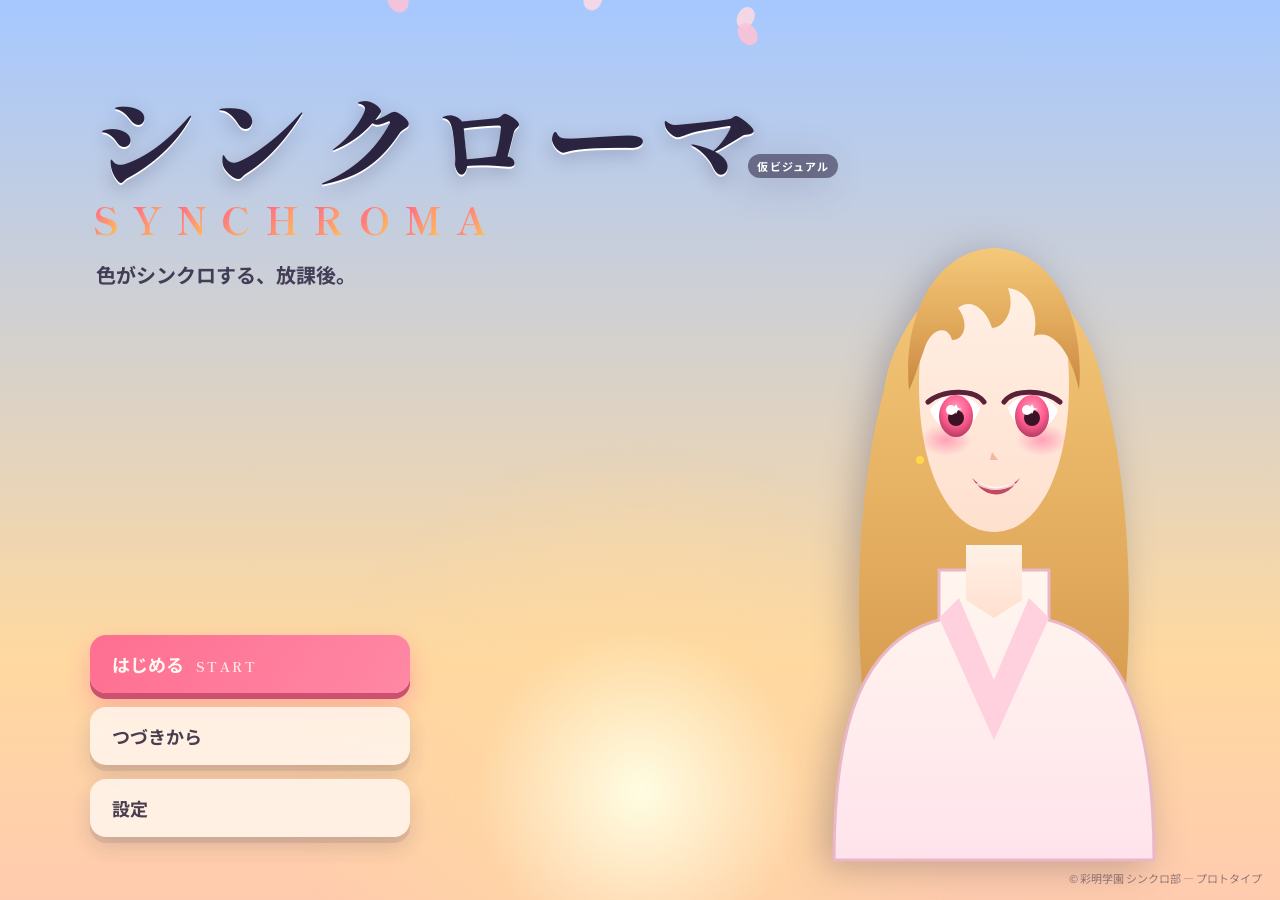
==== commit 6c6446aa: "ビジュアル作り込み: タイトル画面とアート/キャラ設定の基盤を追加 - アートディレクション/カラーパレット/タイポを docs に定義（Synchro×Chroma） - キャラクター設定書（青春ラ" ====
--- a/index.html
+++ b/index.html
@@ -1 +1,56 @@
-<!DOCTYPE html><html lang="ja"><head><title>シンクローマ / SYNCHROMA</title><meta charset="UTF-8"><meta name="viewport" content="width=device-width, initial-scale=1.0, maximum-scale=1.0, user-scalable=no"><link rel="stylesheet" href="styles.df63fd7b.css"><link rel="stylesheet" href="src.df63fd7b.css"></head><body> <div id="app"> <canvas id="game"></canvas> <button id="pause-btn" aria-label="pause">❚❚</button> <div id="touch-controls" aria-hidden="true"> <div class="dpad"> <button data-act="up">▲</button> <div class="dpad-mid"> <button data-act="left">◀</button> <button data-act="right">▶</button> </div> <button data-act="down">▼</button> </div> <div class="actions"> <button data-act="swap" class="primary">SWAP</button> <button data-act="raise">RAISE</button> <button data-act="skill">SKILL</button> </div> </div> <div id="boot-hint">TAP / 何かキーで起動</div> </div> <script src="src.a499a276.js"></script> </body></html>+<!DOCTYPE html>
+<html lang="ja">
+<head>
+  <meta charset="UTF-8" />
+  <meta name="viewport" content="width=device-width, initial-scale=1.0" />
+  <title>シンクローマ — SYNCHROMA</title>
+  <link rel="preconnect" href="https://fonts.googleapis.com" />
+  <link rel="preconnect" href="https://fonts.gstatic.com" crossorigin />
+  <link href="https://fonts.googleapis.com/css2?family=Noto+Sans+JP:wght@400;700;900&family=Shippori+Mincho:wght@700;800&display=swap" rel="stylesheet" />
+  <link rel="stylesheet" href="assets/css/style.css" />
+</head>
+<body>
+  <main class="title-screen" id="titleScreen">
+    <!-- 夕暮れ背景 -->
+    <div class="sky"></div>
+    <div class="sun-glow"></div>
+    <canvas class="petals" id="petals" aria-hidden="true"></canvas>
+
+    <!-- キャラ仮立ち絵 -->
+    <div class="character">
+      <img src="assets/img/char-hikari.svg" alt="七海ひかり" class="character__img" />
+      <span class="character__badge">仮ビジュアル</span>
+    </div>
+
+    <!-- ロゴ -->
+    <div class="logo-wrap">
+      <h1 class="logo">
+        <span class="logo__jp">シンクローマ</span>
+        <span class="logo__en">
+          <span style="--i:0">S</span><span style="--i:1">Y</span><span style="--i:2">N</span><span style="--i:3">C</span><span style="--i:4">H</span><span style="--i:5">R</span><span style="--i:6">O</span><span style="--i:7">M</span><span style="--i:8">A</span>
+        </span>
+      </h1>
+      <p class="tagline">色がシンクロする、放課後。</p>
+    </div>
+
+    <!-- メニュー -->
+    <nav class="menu" id="menu">
+      <button class="btn btn--primary" data-action="start">
+        <span class="btn__label">はじめる</span>
+        <span class="btn__sub">START</span>
+      </button>
+      <button class="btn" data-action="continue">つづきから</button>
+      <button class="btn" data-action="settings">設定</button>
+    </nav>
+
+    <footer class="credit">© 彩明学園 シンクロ部 — プロトタイプ</footer>
+
+    <!-- クロマワイプ遷移オーバーレイ -->
+    <div class="chroma-wipe" id="chromaWipe" aria-hidden="true">
+      <span></span><span></span><span></span>
+    </div>
+  </main>
+
+  <script src="assets/js/title.js"></script>
+</body>
+</html>
--- a/assets/css/style.css
+++ b/assets/css/style.css
@@ -0,0 +1,291 @@
+:root {
+  /* 世界観カラー */
+  --sky-top: #a6c8ff;
+  --sky-mid: #ffd9a0;
+  --sky-bot: #ffb7c5;
+  --ink: #2b2440;
+  --cream: #fff6ee;
+
+  /* クロマ三原色 */
+  --c-magenta: #ff5d8f;
+  --c-cyan: #43d6c4;
+  --c-yellow: #ffd94a;
+
+  --font-jp: "Noto Sans JP", system-ui, sans-serif;
+  --font-mincho: "Shippori Mincho", serif;
+}
+
+* { box-sizing: border-box; margin: 0; padding: 0; }
+
+html, body { height: 100%; }
+
+body {
+  font-family: var(--font-jp);
+  color: var(--ink);
+  background: #1a1626;
+  overflow: hidden;
+  -webkit-font-smoothing: antialiased;
+}
+
+/* ===== タイトル画面 ===== */
+.title-screen {
+  position: relative;
+  width: 100vw;
+  height: 100vh;
+  overflow: hidden;
+  display: flex;
+  flex-direction: column;
+}
+
+/* 夕暮れの空（ゆっくり呼吸するグラデ） */
+.sky {
+  position: absolute;
+  inset: 0;
+  background: linear-gradient(180deg,
+    var(--sky-top) 0%,
+    var(--sky-mid) 52%,
+    var(--sky-bot) 100%);
+  background-size: 100% 140%;
+  animation: skyShift 18s ease-in-out infinite alternate;
+}
+@keyframes skyShift {
+  from { background-position: 0 0%; }
+  to   { background-position: 0 40%; }
+}
+
+/* 夕日の光芒 */
+.sun-glow {
+  position: absolute;
+  left: 50%;
+  bottom: -28vmin;
+  width: 80vmin;
+  height: 80vmin;
+  transform: translateX(-50%);
+  background: radial-gradient(circle,
+    rgba(255,255,230,0.95) 0%,
+    rgba(255,217,160,0.55) 32%,
+    rgba(255,183,197,0.0) 68%);
+  filter: blur(2px);
+  animation: sunPulse 6s ease-in-out infinite alternate;
+}
+@keyframes sunPulse {
+  from { opacity: 0.75; transform: translateX(-50%) scale(1); }
+  to   { opacity: 1;    transform: translateX(-50%) scale(1.08); }
+}
+
+.petals {
+  position: absolute;
+  inset: 0;
+  pointer-events: none;
+}
+
+/* ===== キャラ仮立ち絵 ===== */
+.character {
+  position: absolute;
+  right: clamp(-40px, 2vw, 60px);
+  bottom: 0;
+  height: min(92vh, 760px);
+  z-index: 2;
+  filter: drop-shadow(-8px 6px 18px rgba(43,36,64,0.28));
+  animation: charFloat 5.5s ease-in-out infinite alternate;
+}
+.character__img { height: 100%; width: auto; display: block; }
+.character__badge {
+  position: absolute;
+  top: 14px; left: 14px;
+  font-size: 11px;
+  font-weight: 700;
+  letter-spacing: 0.1em;
+  color: #fff;
+  background: rgba(43,36,64,0.55);
+  padding: 4px 9px;
+  border-radius: 999px;
+  backdrop-filter: blur(4px);
+}
+@keyframes charFloat {
+  from { transform: translateY(0); }
+  to   { transform: translateY(-14px); }
+}
+
+/* ===== ロゴ ===== */
+.logo-wrap {
+  position: relative;
+  z-index: 3;
+  margin: clamp(40px, 9vh, 120px) 0 0 clamp(28px, 7vw, 130px);
+  max-width: 60%;
+}
+.logo { line-height: 1; }
+.logo__jp {
+  display: block;
+  font-family: var(--font-mincho);
+  font-weight: 800;
+  font-size: clamp(44px, 8.5vw, 110px);
+  letter-spacing: 0.04em;
+  color: var(--ink);
+  text-shadow:
+    0 2px 0 #fff,
+    0 6px 18px rgba(43,36,64,0.25);
+  animation: logoIn 1s cubic-bezier(.2,.9,.25,1) both;
+}
+.logo__en {
+  display: flex;
+  gap: 0.04em;
+  margin-top: 0.25em;
+  margin-left: 0.1em;
+  font-family: var(--font-mincho);
+  font-weight: 700;
+  font-size: clamp(18px, 3vw, 40px);
+  letter-spacing: 0.34em;
+}
+.logo__en span {
+  background: linear-gradient(120deg, var(--c-magenta), var(--c-yellow), var(--c-cyan));
+  background-size: 240% 100%;
+  -webkit-background-clip: text;
+  background-clip: text;
+  color: transparent;
+  animation:
+    letterIn 0.6s cubic-bezier(.2,.9,.25,1) both,
+    chromaFlow 7s linear infinite;
+  animation-delay: calc(0.5s + var(--i) * 0.06s), 0s;
+}
+@keyframes chromaFlow {
+  from { background-position: 0 0; }
+  to   { background-position: 240% 0; }
+}
+@keyframes letterIn {
+  from { opacity: 0; transform: translateY(14px) rotate(-6deg); }
+  to   { opacity: 1; transform: none; }
+}
+@keyframes logoIn {
+  from { opacity: 0; transform: translateY(24px) scale(0.96); }
+  to   { opacity: 1; transform: none; }
+}
+.tagline {
+  margin-top: 1.1em;
+  margin-left: 0.3em;
+  font-size: clamp(13px, 1.8vw, 20px);
+  font-weight: 700;
+  color: var(--ink);
+  opacity: 0;
+  animation: fadeUp 0.8s ease 1.1s forwards;
+}
+@keyframes fadeUp {
+  from { opacity: 0; transform: translateY(10px); }
+  to   { opacity: 0.85; transform: none; }
+}
+
+/* ===== メニュー ===== */
+.menu {
+  position: relative;
+  z-index: 3;
+  margin: auto 0 clamp(36px, 7vh, 90px) clamp(28px, 7vw, 130px);
+  display: flex;
+  flex-direction: column;
+  gap: 14px;
+  width: min(320px, 70vw);
+}
+.btn {
+  position: relative;
+  font-family: var(--font-jp);
+  font-weight: 700;
+  font-size: 18px;
+  color: var(--ink);
+  background: var(--cream);
+  border: none;
+  border-radius: 16px;
+  padding: 16px 22px;
+  text-align: left;
+  cursor: pointer;
+  box-shadow: 0 6px 0 rgba(43,36,64,0.12), 0 10px 22px rgba(43,36,64,0.18);
+  transition: transform .12s ease, box-shadow .12s ease, background .2s ease;
+  opacity: 0;
+  animation: fadeUp 0.6s ease forwards;
+  overflow: hidden;
+}
+.btn:nth-child(1) { animation-delay: 1.3s; }
+.btn:nth-child(2) { animation-delay: 1.42s; }
+.btn:nth-child(3) { animation-delay: 1.54s; }
+.btn:hover { transform: translateY(-2px); }
+.btn:active { transform: translateY(4px); box-shadow: 0 2px 0 rgba(43,36,64,0.12), 0 4px 10px rgba(43,36,64,0.18); }
+
+.btn--primary {
+  display: flex;
+  align-items: baseline;
+  gap: 12px;
+  color: #fff;
+  background: linear-gradient(120deg, var(--c-magenta), #ff7aa6);
+  box-shadow: 0 6px 0 #c43a68, 0 12px 26px rgba(255,93,143,0.45);
+  animation: fadeUp 0.6s ease 1.3s forwards, btnPulse 2.4s ease-in-out 2s infinite;
+}
+.btn--primary:active { box-shadow: 0 2px 0 #c43a68, 0 4px 12px rgba(255,93,143,0.45); }
+.btn--primary .btn__sub {
+  font-family: var(--font-mincho);
+  font-size: 13px;
+  letter-spacing: 0.2em;
+  opacity: 0.85;
+}
+@keyframes btnPulse {
+  0%, 100% { transform: scale(1); }
+  50%      { transform: scale(1.035); }
+}
+
+.credit {
+  position: absolute;
+  bottom: 14px; right: 18px;
+  z-index: 3;
+  font-size: 11px;
+  color: var(--ink);
+  opacity: 0.5;
+}
+
+/* ===== クロマワイプ遷移 ===== */
+.chroma-wipe {
+  position: fixed;
+  inset: 0;
+  z-index: 50;
+  display: flex;
+  pointer-events: none;
+}
+.chroma-wipe span {
+  flex: 1;
+  transform: scaleY(0);
+  transform-origin: bottom;
+}
+.chroma-wipe span:nth-child(1) { background: var(--c-magenta); }
+.chroma-wipe span:nth-child(2) { background: var(--c-yellow); }
+.chroma-wipe span:nth-child(3) { background: var(--c-cyan); }
+.chroma-wipe.active { pointer-events: all; }
+.chroma-wipe.active span {
+  animation: wipeUp 0.7s cubic-bezier(.7,0,.3,1) forwards;
+}
+.chroma-wipe.active span:nth-child(2) { animation-delay: 0.08s; }
+.chroma-wipe.active span:nth-child(3) { animation-delay: 0.16s; }
+@keyframes wipeUp {
+  0%   { transform: scaleY(0); transform-origin: bottom; }
+  45%  { transform: scaleY(1); transform-origin: bottom; }
+  55%  { transform: scaleY(1); transform-origin: top; }
+  100% { transform: scaleY(0); transform-origin: top; }
+}
+
+/* クロマ三色の弾けエフェクト（ボタン押下） */
+.spark {
+  position: fixed;
+  width: 10px; height: 10px;
+  border-radius: 50%;
+  z-index: 40;
+  pointer-events: none;
+  animation: spark 0.6s ease-out forwards;
+}
+@keyframes spark {
+  to { transform: translate(var(--dx), var(--dy)) scale(0); opacity: 0; }
+}
+
+@media (prefers-reduced-motion: reduce) {
+  * { animation: none !important; }
+}
+
+@media (max-width: 640px) {
+  .character { opacity: 0.55; right: -60px; }
+  .logo-wrap { max-width: 90%; }
+  .menu { width: min(360px, 82vw); }
+}
